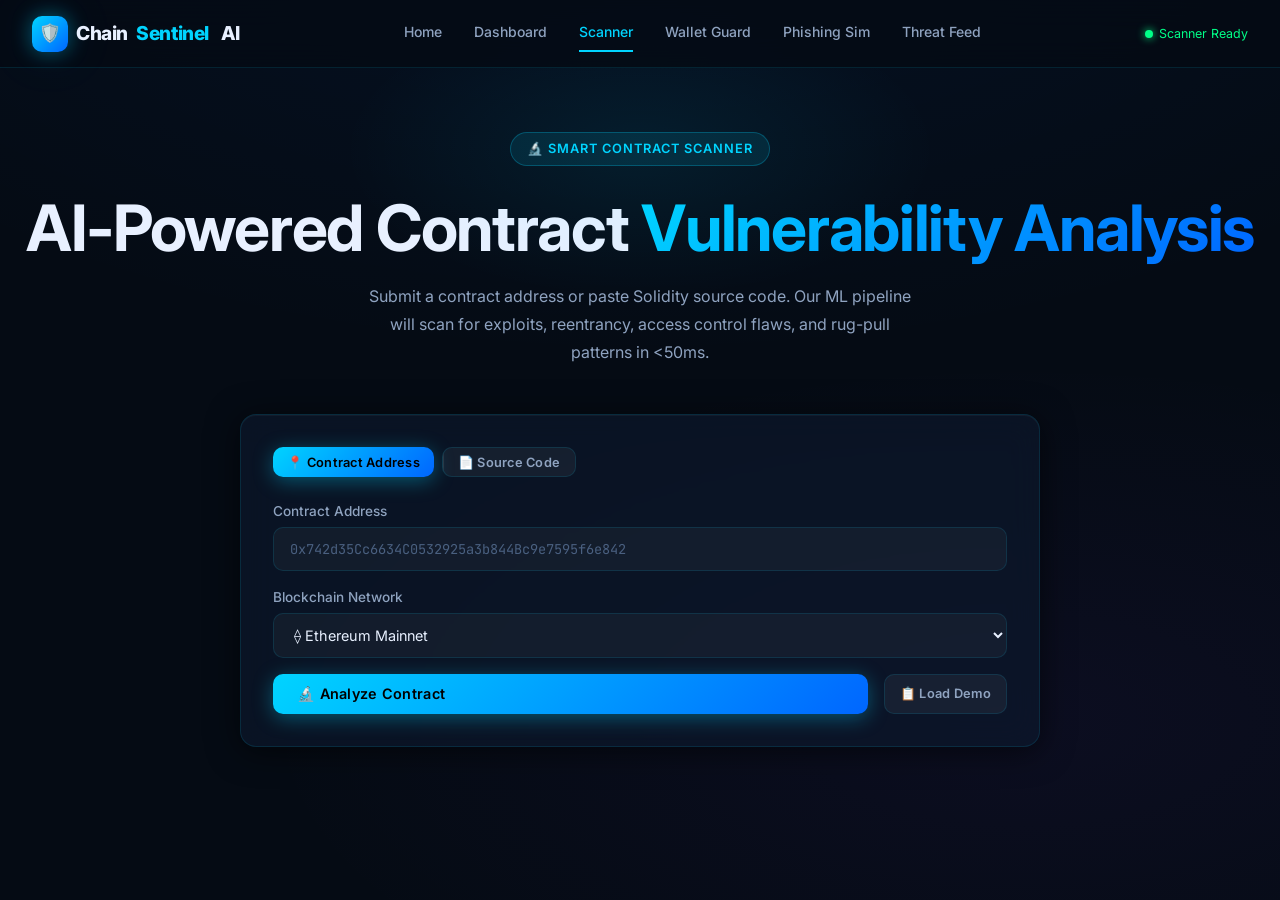
==== frontend/contract-scanner.html @ ff3ac039 "frontend setup" ====
<!DOCTYPE html>
<html lang="en">

<head>
    <meta charset="UTF-8" />
    <meta name="viewport" content="width=device-width, initial-scale=1.0" />
    <title>Contract Scanner – ChainSentinel AI</title>
    <meta name="description"
        content="AI-powered smart contract vulnerability scanner. Detect reentrancy, overflow, access control flaws, and known exploits in real-time." />
    <link rel="stylesheet" href="styles/main.css" />
    <link rel="stylesheet" href="styles/components.css" />
</head>

<body>

    <nav class="navbar" id="navbar">
        <a href="index.html" class="nav-logo">
            <div class="logo-icon">🛡️</div>Chain<span>Sentinel</span>&nbsp;AI
        </a>
        <div class="nav-links">
            <a href="index.html" class="nav-link">Home</a>
            <a href="dashboard.html" class="nav-link">Dashboard</a>
            <a href="contract-scanner.html" class="nav-link active">Scanner</a>
            <a href="wallet-guard.html" class="nav-link">Wallet Guard</a>
            <a href="phishing-sim.html" class="nav-link">Phishing Sim</a>
            <a href="threat-feed.html" class="nav-link">Threat Feed</a>
        </div>
        <div class="nav-actions">
            <div style="display:flex;align-items:center;gap:6px;font-size:0.78rem;color:var(--accent-green);">
                <div class="status-dot"></div> Scanner Ready
            </div>
        </div>
    </nav>

    <div class="page-header">
        <div class="eyebrow">🔬 Smart Contract Scanner</div>
        <h1>AI-Powered Contract <span class="text-gradient-cyan">Vulnerability Analysis</span></h1>
        <p style="max-width:560px; margin:var(--sp-md) auto 0;">Submit a contract address or paste Solidity source code.
            Our ML pipeline will scan for exploits, reentrancy, access control flaws, and rug-pull patterns in &lt;50ms.
        </p>
    </div>

    <div class="container" style="padding-bottom:var(--sp-3xl);">

        <!-- Input Card -->
        <div class="card" style="max-width:800px;margin:0 auto var(--sp-xl);">
            <div style="display:flex;gap:var(--sp-sm);margin-bottom:var(--sp-lg);">
                <button class="btn btn-primary btn-sm" id="tabAddr" onclick="switchTab('addr')">📍 Contract
                    Address</button>
                <button class="btn btn-ghost btn-sm" id="tabSrc" onclick="switchTab('src')">📄 Source Code</button>
            </div>

            <div id="panelAddr">
                <div class="input-group" style="margin-bottom:var(--sp-md);">
                    <label class="input-label">Contract Address</label>
                    <input id="contractAddr" class="input input-mono" type="text"
                        placeholder="0x742d35Cc6634C0532925a3b844Bc9e7595f6e842" />
                </div>
                <div class="input-group" style="margin-bottom:var(--sp-md);">
                    <label class="input-label">Blockchain Network</label>
                    <select class="input" id="chainSelect">
                        <option value="eth">⟠ Ethereum Mainnet</option>
                        <option value="arb">🟣 Arbitrum One</option>
                        <option value="bsc">🌙 BNB Smart Chain</option>
                        <option value="pol">🦊 Polygon PoS</option>
                        <option value="opt">🔴 Optimism</option>
                        <option value="avax">❄️ Avalanche C-Chain</option>
                    </select>
                </div>
            </div>

            <div id="panelSrc" style="display:none;">
                <div class="input-group" style="margin-bottom:var(--sp-md);">
                    <label class="input-label">Paste Solidity Source</label>
                    <textarea class="input input-mono" id="sourceCode" rows="8"
                        placeholder="// SPDX-License-Identifier: MIT&#10;pragma solidity ^0.8.0;&#10;&#10;contract MyToken { ... }"></textarea>
                </div>
            </div>

            <div style="display:flex;gap:var(--sp-md);flex-wrap:wrap;">
                <button class="btn btn-primary" id="scanBtn" onclick="startScan()" style="flex:1;">🔬 Analyze
                    Contract</button>
                <button class="btn btn-ghost btn-sm" onclick="loadDemoContract()">📋 Load Demo</button>
            </div>
        </div>

        <!-- Scanning State -->
        <div id="scanningState" style="display:none; text-align:center; padding:3rem 0;">
            <div class="spinner spinner-lg" style="margin:0 auto 1.5rem;"></div>
            <h3 style="margin-bottom:0.5rem; color:var(--accent-cyan);">AI Analysis In Progress…</h3>
            <p id="scanStatus">Fetching contract bytecode…</p>
            <div style="max-width:400px;margin:1.5rem auto;">
                <div class="progress-wrap">
                    <div class="progress-bar cyan" id="scanProgress" style="width:0%;transition:width 0.4s;"></div>
                </div>
                <div
                    style="display:flex;justify-content:space-between;margin-top:0.5rem;font-size:0.75rem;color:var(--text-muted);">
                    <span>Bytecode Decode</span><span>ML Inference</span><span>Risk Scoring</span>
                </div>
            </div>
        </div>

        <!-- Results -->
        <div id="results" style="display:none;">
            <!-- Header -->
            <div class="card"
                style="margin-bottom:var(--sp-xl); display:flex; align-items:center; gap:var(--sp-xl); flex-wrap:wrap;">
                <div id="riskGauge" style="text-align:center; min-width:140px;">
                    <!-- JS fills this -->
                </div>
                <div style="flex:1; min-width:200px;">
                    <div id="riskBadge" style="margin-bottom:0.5rem;"></div>
                    <h3 id="riskTitle" style="margin-bottom:0.5rem;"></h3>
                    <p id="riskDesc" style="margin:0; font-size:0.88rem;"></p>
                </div>
                <div style="display:flex; flex-direction:column; gap:var(--sp-sm); text-align:right;">
                    <div style="font-size:0.75rem; color:var(--text-muted);">Scanned Contract</div>
                    <div class="wallet-address"><span id="scannedAddr" style="color:var(--accent-cyan);"></span></div>
                    <div style="font-size:0.72rem; color:var(--text-muted);" id="scanMeta"></div>
                </div>
            </div>

            <!-- Vulnerability List -->
            <div class="grid-2" style="margin-bottom:var(--sp-xl);">
                <div class="card">
                    <h4 style="margin-bottom:var(--sp-lg);">⚠️ Identified Vulnerabilities</h4>
                    <div id="vulnList" style="display:flex; flex-direction:column; gap:0.75rem;"></div>
                </div>
                <div class="card">
                    <h4 style="margin-bottom:var(--sp-lg);">📊 Risk Breakdown</h4>
                    <div id="riskBreakdown" style="display:flex; flex-direction:column; gap:var(--sp-md);"></div>
                </div>
            </div>

            <!-- Code View -->
            <div class="card" style="margin-bottom:var(--sp-xl);">
                <div class="flex-between" style="margin-bottom:var(--sp-md);">
                    <h4>📄 Annotated Bytecode / Source</h4>
                    <button class="code-copy-btn" onclick="CS.toast('Code copied!','success')">Copy</button>
                </div>
                <div class="code-block" id="codeView"></div>
            </div>

            <!-- AI Explanation -->
            <div class="ai-insight" style="margin-bottom:var(--sp-xl);">
                <div class="ai-icon">🧠</div>
                <div style="flex:1;">
                    <div class="ai-insight-label">AI Security Assessment</div>
                    <p id="aiExplanation" style="margin:0; line-height:1.8;"></p>
                </div>
            </div>

            <!-- Actions -->
            <div style="display:flex; gap:var(--sp-md); flex-wrap:wrap;">
                <button class="btn btn-danger" onclick="CS.toast('Report submitted to global threat DB','danger')">🚨
                    Report as Threat</button>
                <button class="btn btn-secondary" onclick="CS.toast('PDF report generated','success')">📄 Export
                    Report</button>
                <button class="btn btn-ghost" onclick="resetScanner()">🔄 Scan Another</button>
            </div>
        </div>

    </div>

    <script src="scripts/main.js"></script>
    <script src="scripts/scanner.js"></script>
</body>

</html>
---- frontend/styles/main.css ----
/* ============================================================
   CHAINSENTINEL AI – GLOBAL DESIGN SYSTEM
   Dark cyberpunk + glassmorphism + neon accents
   ============================================================ */

@import url('https://fonts.googleapis.com/css2?family=Inter:wght@300;400;500;600;700;800;900&family=JetBrains+Mono:wght@300;400;500;700&display=swap');

/* ---- CSS CUSTOM PROPERTIES -------------------------------- */
:root {
  /* Color Palette */
  --bg-primary:    #050b14;
  --bg-secondary:  #080f1e;
  --bg-card:       #0d1a2d;
  --bg-card-hov:   #0f2040;
  --bg-glass:      rgba(13, 26, 45, 0.65);

  --accent-cyan:   #00d4ff;
  --accent-blue:   #0066ff;
  --accent-purple: #7c3aed;
  --accent-green:  #00ff88;
  --accent-red:    #ff2d55;
  --accent-orange: #ff8c00;
  --accent-yellow: #ffd700;

  --text-primary:  #e8f0ff;
  --text-secondary:#8fa3c0;
  --text-muted:    #4a6080;

  --border:        rgba(0, 212, 255, 0.12);
  --border-bright: rgba(0, 212, 255, 0.35);

  /* Gradients */
  --grad-hero:     linear-gradient(135deg, #050b14 0%, #0a1628 40%, #0d1f3a 100%);
  --grad-cyan:     linear-gradient(135deg, #00d4ff, #0066ff);
  --grad-purple:   linear-gradient(135deg, #7c3aed, #0066ff);
  --grad-green:    linear-gradient(135deg, #00ff88, #00d4ff);
  --grad-danger:   linear-gradient(135deg, #ff2d55, #ff8c00);

  /* Shadows / Glows */
  --glow-cyan:     0 0 20px rgba(0, 212, 255, 0.4), 0 0 60px rgba(0, 212, 255, 0.1);
  --glow-green:    0 0 20px rgba(0, 255, 136, 0.4), 0 0 60px rgba(0, 255, 136, 0.1);
  --glow-red:      0 0 20px rgba(255, 45, 85, 0.4),  0 0 60px rgba(255, 45, 85, 0.1);
  --glow-purple:   0 0 20px rgba(124, 58, 237, 0.4), 0 0 60px rgba(124, 58, 237, 0.1);
  --card-shadow:   0 4px 32px rgba(0, 0, 0, 0.6), 0 1px 0 rgba(255,255,255,0.04) inset;

  /* Spacing */
  --sp-xs: 0.25rem;
  --sp-sm: 0.5rem;
  --sp-md: 1rem;
  --sp-lg: 1.5rem;
  --sp-xl: 2rem;
  --sp-2xl: 3rem;
  --sp-3xl: 4rem;

  /* Border Radii */
  --r-sm: 6px;
  --r-md: 10px;
  --r-lg: 16px;
  --r-xl: 24px;
  --r-pill: 9999px;

  /* Typography */
  --font-sans: 'Inter', system-ui, sans-serif;
  --font-mono: 'JetBrains Mono', 'Courier New', monospace;

  /* Transitions */
  --ease-out: cubic-bezier(0.16, 1, 0.3, 1);
  --ease-in-out: cubic-bezier(0.4, 0, 0.2, 1);
}

/* ---- RESET & BASE ----------------------------------------- */
*, *::before, *::after { box-sizing: border-box; margin: 0; padding: 0; }

html { scroll-behavior: smooth; font-size: 16px; }

body {
  font-family: var(--font-sans);
  background: var(--bg-primary);
  color: var(--text-primary);
  line-height: 1.6;
  min-height: 100vh;
  overflow-x: hidden;
  background-image:
    radial-gradient(ellipse 80% 60% at 50% -20%, rgba(0, 102, 255, 0.08), transparent),
    radial-gradient(ellipse 60% 40% at 80% 80%,  rgba(124, 58, 237, 0.06), transparent);
}

img, svg { display: block; max-width: 100%; }
a { color: inherit; text-decoration: none; }
button { cursor: pointer; border: none; background: none; font-family: inherit; }
ul, ol { list-style: none; }
input, textarea, select { font-family: inherit; }

/* ---- SCROLLBAR -------------------------------------------- */
::-webkit-scrollbar { width: 6px; }
::-webkit-scrollbar-track { background: var(--bg-secondary); }
::-webkit-scrollbar-thumb { background: var(--accent-blue); border-radius: var(--r-pill); }

/* ---- TYPOGRAPHY ------------------------------------------- */
h1, h2, h3, h4, h5, h6 { font-weight: 700; line-height: 1.2; letter-spacing: -0.02em; }
h1 { font-size: clamp(2.2rem, 5vw, 4rem); }
h2 { font-size: clamp(1.6rem, 3.5vw, 2.6rem); }
h3 { font-size: clamp(1.2rem, 2.5vw, 1.6rem); }
h4 { font-size: 1.1rem; }
p  { color: var(--text-secondary); line-height: 1.75; }

.text-gradient-cyan   { background: var(--grad-cyan);   -webkit-background-clip: text; -webkit-text-fill-color: transparent; background-clip: text; }
.text-gradient-purple { background: var(--grad-purple); -webkit-background-clip: text; -webkit-text-fill-color: transparent; background-clip: text; }
.text-gradient-green  { background: var(--grad-green);  -webkit-background-clip: text; -webkit-text-fill-color: transparent; background-clip: text; }

.font-mono { font-family: var(--font-mono); }
.text-sm   { font-size: 0.85rem; }
.text-xs   { font-size: 0.75rem; }
.text-muted { color: var(--text-muted); }
.text-secondary { color: var(--text-secondary); }

/* ---- LAYOUT ----------------------------------------------- */
.container { width: 100%; max-width: 1280px; margin: 0 auto; padding: 0 var(--sp-xl); }
.section { padding: var(--sp-3xl) 0; }
.grid-2 { display: grid; grid-template-columns: repeat(2, 1fr); gap: var(--sp-xl); }
.grid-3 { display: grid; grid-template-columns: repeat(3, 1fr); gap: var(--sp-xl); }
.grid-4 { display: grid; grid-template-columns: repeat(4, 1fr); gap: var(--sp-xl); }
.flex    { display: flex; }
.flex-center { display: flex; align-items: center; justify-content: center; }
.flex-between { display: flex; align-items: center; justify-content: space-between; }
.gap-sm  { gap: var(--sp-sm); }
.gap-md  { gap: var(--sp-md); }
.gap-lg  { gap: var(--sp-lg); }
.gap-xl  { gap: var(--sp-xl); }

/* ---- GLASS CARD ------------------------------------------- */
.card {
  background: var(--bg-glass);
  border: 1px solid var(--border);
  border-radius: var(--r-lg);
  padding: var(--sp-xl);
  box-shadow: var(--card-shadow);
  backdrop-filter: blur(16px);
  -webkit-backdrop-filter: blur(16px);
  transition: border-color 0.3s var(--ease-out), box-shadow 0.3s var(--ease-out), transform 0.3s var(--ease-out);
}
.card:hover {
  border-color: var(--border-bright);
  box-shadow: var(--card-shadow), var(--glow-cyan);
  transform: translateY(-2px);
}
.card-sm { padding: var(--sp-lg); border-radius: var(--r-md); }

/* ---- BUTTONS --------------------------------------------- */
.btn {
  display: inline-flex;
  align-items: center;
  gap: var(--sp-sm);
  padding: 0.7rem 1.5rem;
  border-radius: var(--r-md);
  font-size: 0.9rem;
  font-weight: 600;
  letter-spacing: 0.02em;
  transition: all 0.25s var(--ease-out);
  position: relative;
  overflow: hidden;
  white-space: nowrap;
}
.btn::after {
  content: '';
  position: absolute;
  inset: 0;
  background: rgba(255,255,255,0.1);
  transform: translateX(-100%);
  transition: transform 0.3s var(--ease-out);
}
.btn:hover::after { transform: translateX(0); }

.btn-primary {
  background: var(--grad-cyan);
  color: #000;
  box-shadow: 0 4px 20px rgba(0, 212, 255, 0.35);
}
.btn-primary:hover {
  box-shadow: 0 4px 30px rgba(0, 212, 255, 0.6);
  transform: translateY(-2px);
}

.btn-secondary {
  background: transparent;
  color: var(--accent-cyan);
  border: 1px solid var(--accent-cyan);
}
.btn-secondary:hover {
  background: rgba(0, 212, 255, 0.1);
  box-shadow: var(--glow-cyan);
  transform: translateY(-2px);
}

.btn-danger {
  background: var(--grad-danger);
  color: #fff;
  box-shadow: 0 4px 20px rgba(255, 45, 85, 0.35);
}
.btn-danger:hover { box-shadow: var(--glow-red); transform: translateY(-2px); }

.btn-ghost {
  background: rgba(255,255,255,0.05);
  color: var(--text-secondary);
  border: 1px solid var(--border);
}
.btn-ghost:hover { background: rgba(255,255,255,0.1); color: var(--text-primary); }

.btn-lg { padding: 0.9rem 2rem; font-size: 1rem; }
.btn-sm { padding: 0.4rem 0.9rem; font-size: 0.8rem; }

/* ---- BADGES ---------------------------------------------- */
.badge {
  display: inline-flex;
  align-items: center;
  gap: 0.3rem;
  padding: 0.2rem 0.7rem;
  border-radius: var(--r-pill);
  font-size: 0.72rem;
  font-weight: 600;
  letter-spacing: 0.05em;
  text-transform: uppercase;
}
.badge-safe    { background: rgba(0, 255, 136, 0.15); color: var(--accent-green);  border: 1px solid rgba(0,255,136,0.3); }
.badge-warning { background: rgba(255, 140, 0, 0.15);  color: var(--accent-orange); border: 1px solid rgba(255,140,0,0.3); }
.badge-danger  { background: rgba(255, 45, 85, 0.15);  color: var(--accent-red);    border: 1px solid rgba(255,45,85,0.3); }
.badge-info    { background: rgba(0, 212, 255, 0.15);  color: var(--accent-cyan);   border: 1px solid rgba(0,212,255,0.3); }
.badge-purple  { background: rgba(124, 58, 237, 0.15); color: #a78bfa;              border: 1px solid rgba(124,58,237,0.3); }

/* ---- RISK SCORE ------------------------------------------ */
.risk-score {
  width: 56px; height: 56px;
  border-radius: 50%;
  display: flex; align-items: center; justify-content: center;
  font-family: var(--font-mono);
  font-weight: 700;
  font-size: 1rem;
}
.risk-score.low    { background: rgba(0,255,136,0.15); color: var(--accent-green); border: 2px solid var(--accent-green); box-shadow: var(--glow-green); }
.risk-score.medium { background: rgba(255,140,0,0.15); color: var(--accent-orange); border: 2px solid var(--accent-orange); }
.risk-score.high   { background: rgba(255,45,85,0.15); color: var(--accent-red);   border: 2px solid var(--accent-red);   box-shadow: var(--glow-red); }

/* ---- PROGRESS BAR ---------------------------------------- */
.progress-wrap { background: rgba(255,255,255,0.06); border-radius: var(--r-pill); height: 6px; overflow: hidden; }
.progress-bar  { height: 100%; border-radius: var(--r-pill); transition: width 1s var(--ease-out); }
.progress-bar.cyan   { background: var(--grad-cyan); box-shadow: 0 0 10px rgba(0,212,255,0.5); }
.progress-bar.green  { background: var(--grad-green); box-shadow: 0 0 10px rgba(0,255,136,0.5); }
.progress-bar.red    { background: var(--grad-danger); box-shadow: 0 0 10px rgba(255,45,85,0.5); }
.progress-bar.purple { background: var(--grad-purple); }

/* ---- NAVBAR ---------------------------------------------- */
.navbar {
  position: fixed; top: 0; left: 0; right: 0; z-index: 1000;
  background: rgba(5,11,20,0.85);
  backdrop-filter: blur(20px);
  -webkit-backdrop-filter: blur(20px);
  border-bottom: 1px solid var(--border);
  padding: 0 var(--sp-xl);
  height: 68px;
  display: flex;
  align-items: center;
  justify-content: space-between;
  transition: background 0.3s;
}
.navbar.scrolled { background: rgba(5,11,20,0.97); }

.nav-logo {
  display: flex;
  align-items: center;
  gap: var(--sp-sm);
  font-weight: 800;
  font-size: 1.2rem;
  letter-spacing: -0.02em;
}
.nav-logo .logo-icon {
  width: 36px; height: 36px;
  background: var(--grad-cyan);
  border-radius: var(--r-md);
  display: flex; align-items: center; justify-content: center;
  font-size: 1.1rem;
  box-shadow: var(--glow-cyan);
  color: #000;
}
.nav-logo span { color: var(--accent-cyan); }

.nav-links { display: flex; align-items: center; gap: var(--sp-xl); }
.nav-link {
  font-size: 0.875rem;
  font-weight: 500;
  color: var(--text-secondary);
  padding: 0.4rem 0;
  border-bottom: 2px solid transparent;
  transition: color 0.2s, border-color 0.2s;
}
.nav-link:hover, .nav-link.active {
  color: var(--accent-cyan);
  border-bottom-color: var(--accent-cyan);
}

.nav-actions { display: flex; align-items: center; gap: var(--sp-md); }

.status-dot {
  width: 8px; height: 8px;
  border-radius: 50%;
  background: var(--accent-green);
  box-shadow: 0 0 8px var(--accent-green);
  animation: pulse-dot 2s infinite;
}
@keyframes pulse-dot {
  0%, 100% { opacity: 1; transform: scale(1); }
  50%       { opacity: 0.6; transform: scale(1.3); }
}

/* ---- PAGE HEADER ----------------------------------------- */
.page-header {
  padding: calc(68px + var(--sp-3xl)) 0 var(--sp-2xl);
  text-align: center;
  position: relative;
}
.page-header::before {
  content: '';
  position: absolute;
  top: 0; left: 50%; transform: translateX(-50%);
  width: 600px; height: 300px;
  background: radial-gradient(ellipse at center, rgba(0,212,255,0.08), transparent 70%);
  pointer-events: none;
}
.page-header .eyebrow {
  display: inline-flex; align-items: center; gap: var(--sp-sm);
  background: rgba(0,212,255,0.1);
  border: 1px solid rgba(0,212,255,0.25);
  border-radius: var(--r-pill);
  padding: 0.35rem 1rem;
  font-size: 0.8rem;
  font-weight: 600;
  letter-spacing: 0.08em;
  text-transform: uppercase;
  color: var(--accent-cyan);
  margin-bottom: var(--sp-lg);
}

/* ---- INPUTS ---------------------------------------------- */
.input-group { display: flex; flex-direction: column; gap: var(--sp-xs); }
.input-label { font-size: 0.85rem; font-weight: 500; color: var(--text-secondary); }
.input {
  background: rgba(255,255,255,0.04);
  border: 1px solid var(--border);
  border-radius: var(--r-md);
  padding: 0.75rem 1rem;
  color: var(--text-primary);
  font-size: 0.9rem;
  transition: border-color 0.2s, box-shadow 0.2s;
  width: 100%;
}
.input:focus {
  outline: none;
  border-color: var(--accent-cyan);
  box-shadow: 0 0 0 3px rgba(0,212,255,0.1);
}
.input::placeholder { color: var(--text-muted); }
.input-mono { font-family: var(--font-mono); font-size: 0.85rem; }

/* ---- DIVIDER --------------------------------------------- */
.divider {
  height: 1px;
  background: linear-gradient(90deg, transparent, var(--border-bright), transparent);
  margin: var(--sp-xl) 0;
}

/* ---- TAGS ------------------------------------------------ */
.tag {
  display: inline-block;
  padding: 0.2rem 0.6rem;
  background: rgba(255,255,255,0.05);
  border: 1px solid var(--border);
  border-radius: var(--r-sm);
  font-size: 0.72rem;
  font-family: var(--font-mono);
  color: var(--text-muted);
}

/* ---- STAT CARD ------------------------------------------- */
.stat-card {
  background: var(--bg-glass);
  border: 1px solid var(--border);
  border-radius: var(--r-lg);
  padding: var(--sp-lg);
  backdrop-filter: blur(16px);
  transition: all 0.3s var(--ease-out);
}
.stat-card:hover { border-color: var(--border-bright); transform: translateY(-2px); }
.stat-value {
  font-size: 2rem;
  font-weight: 800;
  font-family: var(--font-mono);
  line-height: 1;
  margin: var(--sp-sm) 0 0.25rem;
}
.stat-label { font-size: 0.8rem; color: var(--text-muted); text-transform: uppercase; letter-spacing: 0.06em; }
.stat-delta { font-size: 0.8rem; font-weight: 600; margin-top: var(--sp-xs); }
.stat-delta.up   { color: var(--accent-green); }
.stat-delta.down { color: var(--accent-red); }

/* ---- TIMELINE -------------------------------------------- */
.timeline { position: relative; padding-left: 28px; }
.timeline::before {
  content: '';
  position: absolute;
  left: 8px; top: 0; bottom: 0;
  width: 1px;
  background: linear-gradient(to bottom, var(--accent-cyan), var(--accent-purple), transparent);
}
.timeline-item {
  position: relative;
  margin-bottom: var(--sp-lg);
}
.timeline-item::before {
  content: '';
  position: absolute;
  left: -24px; top: 6px;
  width: 10px; height: 10px;
  border-radius: 50%;
  background: var(--accent-cyan);
  box-shadow: 0 0 8px var(--accent-cyan);
  border: 2px solid var(--bg-primary);
}

/* ---- ALERTS / NOTIFICATIONS ------------------------------ */
.alert {
  padding: var(--sp-md) var(--sp-lg);
  border-radius: var(--r-md);
  border-left: 3px solid;
  display: flex; gap: var(--sp-md); align-items: flex-start;
  font-size: 0.875rem;
}
.alert-danger  { background: rgba(255,45,85,0.08);  border-color: var(--accent-red);    color: #ff6b87; }
.alert-warning { background: rgba(255,140,0,0.08);  border-color: var(--accent-orange);  color: #ffad4d; }
.alert-success { background: rgba(0,255,136,0.08);  border-color: var(--accent-green);   color: #4dffa6; }
.alert-info    { background: rgba(0,212,255,0.08);  border-color: var(--accent-cyan);    color: #4ddcff; }

/* ---- SKELETON LOADER ------------------------------------- */
.skeleton {
  background: linear-gradient(90deg, rgba(255,255,255,0.04) 25%, rgba(255,255,255,0.1) 50%, rgba(255,255,255,0.04) 75%);
  background-size: 200% 100%;
  animation: skeleton-shimmer 1.5s infinite;
  border-radius: var(--r-sm);
}
@keyframes skeleton-shimmer {
  0%   { background-position: 200% 0; }
  100% { background-position: -200% 0; }
}

/* ---- SECTION TITLE --------------------------------------- */
.section-title { text-align: center; margin-bottom: var(--sp-2xl); }
.section-title .eyebrow {
  display: inline-block;
  font-size: 0.75rem;
  font-weight: 700;
  letter-spacing: 0.12em;
  text-transform: uppercase;
  color: var(--accent-cyan);
  margin-bottom: var(--sp-md);
}
.section-title p { max-width: 600px; margin: var(--sp-md) auto 0; font-size: 1.05rem; }

/* ---- ANIMATIONS ------------------------------------------ */
@keyframes fadeInUp {
  from { opacity: 0; transform: translateY(30px); }
  to   { opacity: 1; transform: translateY(0); }
}
@keyframes fadeIn {
  from { opacity: 0; }
  to   { opacity: 1; }
}
@keyframes scanLine {
  0%   { top: 0; }
  100% { top: 100%; }
}
@keyframes float {
  0%, 100% { transform: translateY(0); }
  50%       { transform: translateY(-10px); }
}
@keyframes rotate {
  from { transform: rotate(0deg); }
  to   { transform: rotate(360deg); }
}
@keyframes glitch {
  0%  { clip-path: inset(40% 0 61% 0); transform: skew(-2deg); }
  20% { clip-path: inset(92% 0 1% 0);  transform: skew(1deg); }
  40% { clip-path: inset(43% 0 1% 0);  transform: skew(-1deg); }
  60% { clip-path: inset(25% 0 58% 0); transform: skew(3deg); }
  80% { clip-path: inset(54% 0 7% 0);  transform: skew(-2deg); }
  100%{ clip-path: inset(58% 0 43% 0); transform: skew(1deg); }
}
@keyframes blink { 0%, 100% { opacity: 1; } 50% { opacity: 0; } }
@keyframes spin  { to { transform: rotate(360deg); } }

.animate-fade-up { animation: fadeInUp 0.7s var(--ease-out) both; }
.animate-float   { animation: float 4s ease-in-out infinite; }
.delay-1  { animation-delay: 0.1s; }
.delay-2  { animation-delay: 0.2s; }
.delay-3  { animation-delay: 0.3s; }
.delay-4  { animation-delay: 0.4s; }
.delay-5  { animation-delay: 0.5s; }

/* ---- GRID BG PATTERN ------------------------------------- */
.grid-bg {
  background-image:
    linear-gradient(rgba(0,212,255,0.04) 1px, transparent 1px),
    linear-gradient(90deg, rgba(0,212,255,0.04) 1px, transparent 1px);
  background-size: 50px 50px;
}

/* ---- SIDEBAR --------------------------------------------- */
.layout-with-sidebar {
  display: grid;
  grid-template-columns: 240px 1fr;
  min-height: 100vh;
  padding-top: 68px;
}
.sidebar {
  background: rgba(8,15,30,0.8);
  border-right: 1px solid var(--border);
  padding: var(--sp-xl) 0;
  position: sticky;
  top: 68px;
  height: calc(100vh - 68px);
  overflow-y: auto;
}
.sidebar-section { padding: 0 var(--sp-md); margin-bottom: var(--sp-xl); }
.sidebar-label {
  font-size: 0.68rem;
  font-weight: 700;
  letter-spacing: 0.1em;
  text-transform: uppercase;
  color: var(--text-muted);
  padding: 0 var(--sp-md);
  margin-bottom: var(--sp-sm);
}
.sidebar-link {
  display: flex;
  align-items: center;
  gap: var(--sp-md);
  padding: 0.6rem var(--sp-md);
  border-radius: var(--r-md);
  font-size: 0.875rem;
  font-weight: 500;
  color: var(--text-secondary);
  transition: all 0.2s;
  margin-bottom: 2px;
}
.sidebar-link:hover  { background: rgba(255,255,255,0.05); color: var(--text-primary); }
.sidebar-link.active { background: rgba(0,212,255,0.12); color: var(--accent-cyan); }
.sidebar-link .icon  { width: 20px; text-align: center; font-size: 1rem; }
.sidebar-link .count {
  margin-left: auto;
  background: var(--accent-red);
  color: #fff;
  font-size: 0.65rem;
  font-weight: 700;
  padding: 0.1rem 0.4rem;
  border-radius: var(--r-pill);
  min-width: 18px;
  text-align: center;
}
.main-content { padding: var(--sp-2xl); overflow-y: auto; }

/* ---- TOOLTIP --------------------------------------------- */
[data-tip] { position: relative; }
[data-tip]::after {
  content: attr(data-tip);
  position: absolute;
  bottom: calc(100% + 8px);
  left: 50%; transform: translateX(-50%);
  background: var(--bg-card);
  border: 1px solid var(--border);
  color: var(--text-primary);
  font-size: 0.75rem;
  padding: 0.4rem 0.8rem;
  border-radius: var(--r-sm);
  white-space: nowrap;
  opacity: 0;
  pointer-events: none;
  transition: opacity 0.2s;
}
[data-tip]:hover::after { opacity: 1; }

/* ---- RESPONSIVE ------------------------------------------ */
@media (max-width: 1024px) {
  .grid-4 { grid-template-columns: repeat(2, 1fr); }
  .layout-with-sidebar { grid-template-columns: 1fr; }
  .sidebar { display: none; }
}
@media (max-width: 768px) {
  .grid-3, .grid-2 { grid-template-columns: 1fr; }
  .nav-links { display: none; }
  .container { padding: 0 var(--sp-lg); }
  .main-content { padding: var(--sp-lg); }
}

/* ---- MODAL ----------------------------------------------- */
.modal-backdrop {
  position: fixed; inset: 0; z-index: 2000;
  background: rgba(0,0,0,0.75);
  backdrop-filter: blur(4px);
  display: flex; align-items: center; justify-content: center;
  opacity: 0; pointer-events: none;
  transition: opacity 0.3s;
}
.modal-backdrop.open { opacity: 1; pointer-events: auto; }
.modal {
  background: var(--bg-card);
  border: 1px solid var(--border-bright);
  border-radius: var(--r-xl);
  padding: var(--sp-2xl);
  max-width: 560px; width: 90%;
  box-shadow: var(--glow-cyan), 0 40px 80px rgba(0,0,0,0.5);
  transform: scale(0.9);
  transition: transform 0.3s var(--ease-out);
}
.modal-backdrop.open .modal { transform: scale(1); }

/* ---- NEON LINE SEPARATOR --------------------------------- */
.neon-line {
  height: 1px;
  background: var(--grad-cyan);
  box-shadow: 0 0 8px rgba(0,212,255,0.6);
  margin: var(--sp-lg) 0;
}
---- frontend/styles/components.css ----
/* ============================================================
   CHAINSENTINEL AI – COMPONENT STYLES
   ============================================================ */

/* ---- HERO SCANNER VISUAL --------------------------------- */
.scanner-ring {
  width: 280px; height: 280px;
  border-radius: 50%;
  border: 2px solid rgba(0,212,255,0.3);
  position: relative;
  display: flex; align-items: center; justify-content: center;
  animation: float 5s ease-in-out infinite;
}
.scanner-ring::before, .scanner-ring::after {
  content: '';
  position: absolute;
  border-radius: 50%;
  border: 1px solid rgba(0,212,255,0.15);
}
.scanner-ring::before { inset: -20px; }
.scanner-ring::after  { inset: -40px; }
.scanner-inner {
  width: 180px; height: 180px;
  border-radius: 50%;
  background: radial-gradient(circle, rgba(0,212,255,0.15), rgba(0,102,255,0.05));
  border: 1px solid rgba(0,212,255,0.4);
  display: flex; align-items: center; justify-content: center;
  font-size: 3rem;
  position: relative;
  overflow: hidden;
}
.scanner-sweep {
  position: absolute;
  top: 50%; left: 50%;
  width: 50%; height: 50%;
  background: conic-gradient(from 0deg, transparent 80%, rgba(0,212,255,0.5));
  transform-origin: 0% 100%;
  animation: spin 3s linear infinite;
  transform: rotate(0deg);
}
.scanner-crosshair {
  position: absolute;
  width: 100%; height: 100%;
}
.scanner-crosshair::before,
.scanner-crosshair::after {
  content: '';
  position: absolute;
  background: rgba(0,212,255,0.3);
}
.scanner-crosshair::before { width: 1px; height: 100%; left: 50%; }
.scanner-crosshair::after  { height: 1px; width: 100%; top: 50%; }

/* ---- RISK METER ------------------------------------------ */
.risk-meter {
  position: relative;
  width: 200px;
  height: 100px;
  margin: 0 auto;
}
.risk-meter svg { width: 100%; height: auto; }
.risk-needle {
  transform-origin: 50% 100%;
  transition: transform 1.5s cubic-bezier(0.34, 1.56, 0.64, 1);
}

/* ---- CHAIN GRAPH ----------------------------------------- */
.chain-graph {
  position: relative;
  width: 100%;
  height: 200px;
  overflow: hidden;
}
.chain-graph canvas { position: absolute; inset: 0; }

/* ---- CODE BLOCK ------------------------------------------ */
.code-block {
  background: rgba(0,0,0,0.4);
  border: 1px solid rgba(0,212,255,0.15);
  border-radius: var(--r-md);
  padding: var(--sp-lg);
  font-family: var(--font-mono);
  font-size: 0.82rem;
  line-height: 1.8;
  overflow-x: auto;
  position: relative;
}
.code-block .line-num {
  display: inline-block;
  width: 2.5em;
  color: var(--text-muted);
  user-select: none;
}
.code-block .kw    { color: #ff79c6; }
.code-block .fn    { color: #50fa7b; }
.code-block .str   { color: #f1fa8c; }
.code-block .num   { color: #bd93f9; }
.code-block .cm    { color: #6272a4; }
.code-block .addr  { color: var(--accent-cyan); }
.code-block .warn  { background: rgba(255,140,0,0.2); border-left: 3px solid var(--accent-orange); }
.code-block .err   { background: rgba(255,45,85,0.2);  border-left: 3px solid var(--accent-red); }
.code-copy-btn {
  position: absolute; top: var(--sp-sm); right: var(--sp-sm);
  background: rgba(255,255,255,0.08);
  border: 1px solid var(--border);
  border-radius: var(--r-sm);
  padding: 0.25rem 0.6rem;
  font-size: 0.72rem;
  color: var(--text-secondary);
  cursor: pointer;
  transition: all 0.2s;
}
.code-copy-btn:hover { background: rgba(255,255,255,0.15); color: var(--text-primary); }

/* ---- THREAT ITEM ----------------------------------------- */
.threat-item {
  display: flex;
  align-items: flex-start;
  gap: var(--sp-md);
  padding: var(--sp-md) var(--sp-lg);
  border-radius: var(--r-md);
  border: 1px solid var(--border);
  background: var(--bg-glass);
  transition: all 0.25s var(--ease-out);
  cursor: pointer;
}
.threat-item:hover {
  border-color: var(--border-bright);
  background: rgba(0,212,255,0.04);
  transform: translateX(4px);
}
.threat-item.critical { border-left: 3px solid var(--accent-red);    }
.threat-item.warning  { border-left: 3px solid var(--accent-orange);  }
.threat-item.info     { border-left: 3px solid var(--accent-cyan);    }
.threat-icon {
  width: 40px; height: 40px; min-width: 40px;
  border-radius: var(--r-md);
  display: flex; align-items: center; justify-content: center;
  font-size: 1.1rem;
}
.threat-icon.critical { background: rgba(255,45,85,0.15); }
.threat-icon.warning  { background: rgba(255,140,0,0.15); }
.threat-icon.info     { background: rgba(0,212,255,0.15); }
.threat-body { flex: 1; min-width: 0; }
.threat-title { font-weight: 600; font-size: 0.9rem; margin-bottom: 0.2rem; }
.threat-desc  { font-size: 0.8rem; color: var(--text-muted); white-space: nowrap; overflow: hidden; text-overflow: ellipsis; }
.threat-meta  { display: flex; align-items: center; gap: var(--sp-sm); margin-top: 0.35rem; }
.threat-time  { font-size: 0.72rem; color: var(--text-muted); font-family: var(--font-mono); }

/* ---- LIVE FEED TICKER ------------------------------------ */
.ticker-wrap {
  overflow: hidden;
  background: rgba(0,212,255,0.05);
  border-top: 1px solid var(--border);
  border-bottom: 1px solid var(--border);
  padding: 0.6rem 0;
}
.ticker {
  display: flex;
  gap: 4rem;
  animation: ticker-scroll 30s linear infinite;
  white-space: nowrap;
}
@keyframes ticker-scroll {
  from { transform: translateX(0); }
  to   { transform: translateX(-50%); }
}
.ticker-item {
  display: inline-flex;
  align-items: center;
  gap: 0.5rem;
  font-size: 0.8rem;
  font-family: var(--font-mono);
  color: var(--text-secondary);
}
.ticker-item .dot { width: 6px; height: 6px; border-radius: 50%; background: var(--accent-green); }
.ticker-item.hot .dot { background: var(--accent-red); animation: pulse-dot 1s infinite; }

/* ---- NETWORK MAP ----------------------------------------- */
.network-node {
  fill: var(--accent-cyan);
  stroke: rgba(0,212,255,0.3);
  stroke-width: 2;
  cursor: pointer;
  transition: fill 0.2s;
}
.network-node:hover { fill: #fff; }
.network-node.suspicious { fill: var(--accent-orange); stroke: rgba(255,140,0,0.4); }
.network-node.malicious  { fill: var(--accent-red);    stroke: rgba(255,45,85,0.4); }
.network-edge { stroke: rgba(0,212,255,0.2); stroke-width: 1; }
.network-edge.suspicious { stroke: rgba(255,140,0,0.3); }
.network-edge.malicious  { stroke: rgba(255,45,85,0.3); }

/* ---- PHISHING QUIZ CARD ---------------------------------- */
.quiz-card {
  background: var(--bg-glass);
  border: 1px solid var(--border);
  border-radius: var(--r-xl);
  padding: var(--sp-2xl);
  backdrop-filter: blur(16px);
}
.quiz-option {
  display: flex;
  align-items: center;
  gap: var(--sp-md);
  padding: var(--sp-md) var(--sp-lg);
  background: rgba(255,255,255,0.04);
  border: 2px solid var(--border);
  border-radius: var(--r-md);
  cursor: pointer;
  transition: all 0.25s var(--ease-out);
  margin-bottom: var(--sp-sm);
  font-size: 0.9rem;
}
.quiz-option:hover    { background: rgba(0,212,255,0.08); border-color: var(--accent-cyan); }
.quiz-option.correct  { background: rgba(0,255,136,0.12); border-color: var(--accent-green); color: var(--accent-green); }
.quiz-option.wrong    { background: rgba(255,45,85,0.12);  border-color: var(--accent-red);   color: var(--accent-red); }
.quiz-option .opt-letter {
  width: 28px; height: 28px; min-width: 28px;
  border-radius: 50%;
  background: rgba(255,255,255,0.08);
  display: flex; align-items: center; justify-content: center;
  font-weight: 700; font-size: 0.8rem;
}

/* ---- SCORE RING ------------------------------------------ */
.score-ring {
  position: relative;
  width: 120px; height: 120px;
}
.score-ring svg { transform: rotate(-90deg); }
.score-ring .ring-bg  { fill: none; stroke: rgba(255,255,255,0.06); stroke-width: 8; }
.score-ring .ring-val { fill: none; stroke-width: 8; stroke-linecap: round; transition: stroke-dashoffset 1.5s var(--ease-out); }
.score-ring .ring-label {
  position: absolute; inset: 0;
  display: flex; flex-direction: column; align-items: center; justify-content: center;
  font-weight: 800; font-size: 1.4rem; font-family: var(--font-mono);
}
.score-ring .ring-sublabel { font-size: 0.65rem; color: var(--text-muted); }

/* ---- CONTRACT ANALYSIS PANEL ----------------------------- */
.analysis-panel {
  display: grid;
  grid-template-columns: 1fr 1fr;
  gap: var(--sp-lg);
}
.analysis-metric {
  background: rgba(255,255,255,0.03);
  border: 1px solid var(--border);
  border-radius: var(--r-md);
  padding: var(--sp-md);
}
.analysis-metric-name { font-size: 0.75rem; color: var(--text-muted); text-transform: uppercase; letter-spacing: 0.06em; margin-bottom: 0.25rem; }
.analysis-metric-val  { font-size: 1.2rem; font-weight: 700; font-family: var(--font-mono); }

/* ---- WALLET ADDRESS DISPLAY ----------------------------- */
.wallet-address {
  display: flex; align-items: center; gap: var(--sp-sm);
  background: rgba(0,0,0,0.3);
  border: 1px solid var(--border);
  border-radius: var(--r-md);
  padding: 0.5rem var(--sp-md);
  font-family: var(--font-mono);
  font-size: 0.8rem;
  color: var(--accent-cyan);
}
.wallet-address .copy-btn {
  margin-left: auto;
  color: var(--text-muted);
  font-size: 0.9rem;
  transition: color 0.2s;
}
.wallet-address .copy-btn:hover { color: var(--accent-cyan); }

/* ---- DATA TABLE ------------------------------------------ */
.data-table { width: 100%; border-collapse: collapse; font-size: 0.875rem; }
.data-table th {
  background: rgba(0,212,255,0.06);
  color: var(--text-muted);
  font-size: 0.72rem;
  font-weight: 700;
  letter-spacing: 0.08em;
  text-transform: uppercase;
  padding: 0.75rem var(--sp-md);
  text-align: left;
  border-bottom: 1px solid var(--border);
}
.data-table td {
  padding: 0.9rem var(--sp-md);
  border-bottom: 1px solid rgba(255,255,255,0.04);
  color: var(--text-secondary);
  font-family: var(--font-mono);
  font-size: 0.82rem;
}
.data-table tr:hover td { background: rgba(255,255,255,0.02); }
.data-table tr:last-child td { border-bottom: none; }

/* ---- AI INSIGHT BOX -------------------------------------- */
.ai-insight {
  background: linear-gradient(135deg, rgba(0,212,255,0.06), rgba(124,58,237,0.06));
  border: 1px solid rgba(124,58,237,0.25);
  border-radius: var(--r-lg);
  padding: var(--sp-lg);
  display: flex; gap: var(--sp-md); align-items: flex-start;
}
.ai-icon {
  width: 36px; height: 36px; min-width: 36px;
  background: var(--grad-purple);
  border-radius: var(--r-md);
  display: flex; align-items: center; justify-content: center;
  font-size: 1rem;
}
.ai-insight p { color: var(--text-secondary); font-size: 0.88rem; margin: 0; }
.ai-insight-label {
  font-size: 0.72rem;
  font-weight: 700;
  letter-spacing: 0.08em;
  text-transform: uppercase;
  color: #a78bfa;
  margin-bottom: 0.3rem;
}

/* ---- LOADING SPINNER ------------------------------------- */
.spinner {
  width: 24px; height: 24px;
  border: 3px solid rgba(0,212,255,0.2);
  border-top-color: var(--accent-cyan);
  border-radius: 50%;
  animation: spin 0.8s linear infinite;
}
.spinner-lg { width: 48px; height: 48px; border-width: 4px; }

/* ---- NOTIFICATION TOAST ---------------------------------- */
.toast-container {
  position: fixed;
  bottom: var(--sp-xl); right: var(--sp-xl);
  z-index: 3000;
  display: flex; flex-direction: column; gap: var(--sp-sm);
}
.toast {
  background: var(--bg-card);
  border: 1px solid var(--border-bright);
  border-radius: var(--r-md);
  padding: var(--sp-md) var(--sp-lg);
  box-shadow: var(--card-shadow), var(--glow-cyan);
  display: flex; align-items: center; gap: var(--sp-md);
  font-size: 0.875rem;
  min-width: 280px;
  animation: slideInRight 0.4s var(--ease-out) both;
}
@keyframes slideInRight {
  from { transform: translateX(120%); opacity: 0; }
  to   { transform: translateX(0); opacity: 1; }
}
.toast.danger { border-color: rgba(255,45,85,0.4); box-shadow: var(--card-shadow), var(--glow-red); }
.toast.success{ border-color: rgba(0,255,136,0.4); box-shadow: var(--card-shadow), var(--glow-green); }

/* ---- FEATURE ICON CARD ----------------------------------- */
.feature-icon {
  width: 56px; height: 56px;
  border-radius: var(--r-lg);
  display: flex; align-items: center; justify-content: center;
  font-size: 1.5rem;
  margin-bottom: var(--sp-lg);
  position: relative;
}
.feature-icon::after {
  content: '';
  position: absolute;
  inset: 0;
  border-radius: inherit;
  opacity: 0;
  transition: opacity 0.3s;
}
.card:hover .feature-icon::after { opacity: 1; }

/* ---- FLOW STEP ------------------------------------------- */
.flow-step {
  display: flex;
  flex-direction: column;
  align-items: center;
  text-align: center;
  gap: var(--sp-md);
  flex: 1;
  position: relative;
}
.flow-step:not(:last-child)::after {
  content: '→';
  position: absolute;
  right: -1rem; top: 20px;
  transform: translateX(50%);
  color: var(--accent-cyan);
  font-size: 1.2rem;
}
.step-num {
  width: 42px; height: 42px;
  border-radius: 50%;
  background: var(--grad-cyan);
  color: #000;
  font-weight: 800;
  font-size: 1rem;
  display: flex; align-items: center; justify-content: center;
  box-shadow: var(--glow-cyan);
}

/* ---- MAP DOTS -------------------------------------------- */
.world-map-wrap { position: relative; }
.map-dot {
  position: absolute;
  width: 8px; height: 8px;
  border-radius: 50%;
  background: var(--accent-green);
  box-shadow: 0 0 12px var(--accent-green);
  animation: pulse-dot 2s infinite;
}
.map-dot.hot { background: var(--accent-red); box-shadow: 0 0 12px var(--accent-red); animation-duration: 0.8s; }
.map-dot.warn{ background: var(--accent-orange); box-shadow: 0 0 12px var(--accent-orange); }
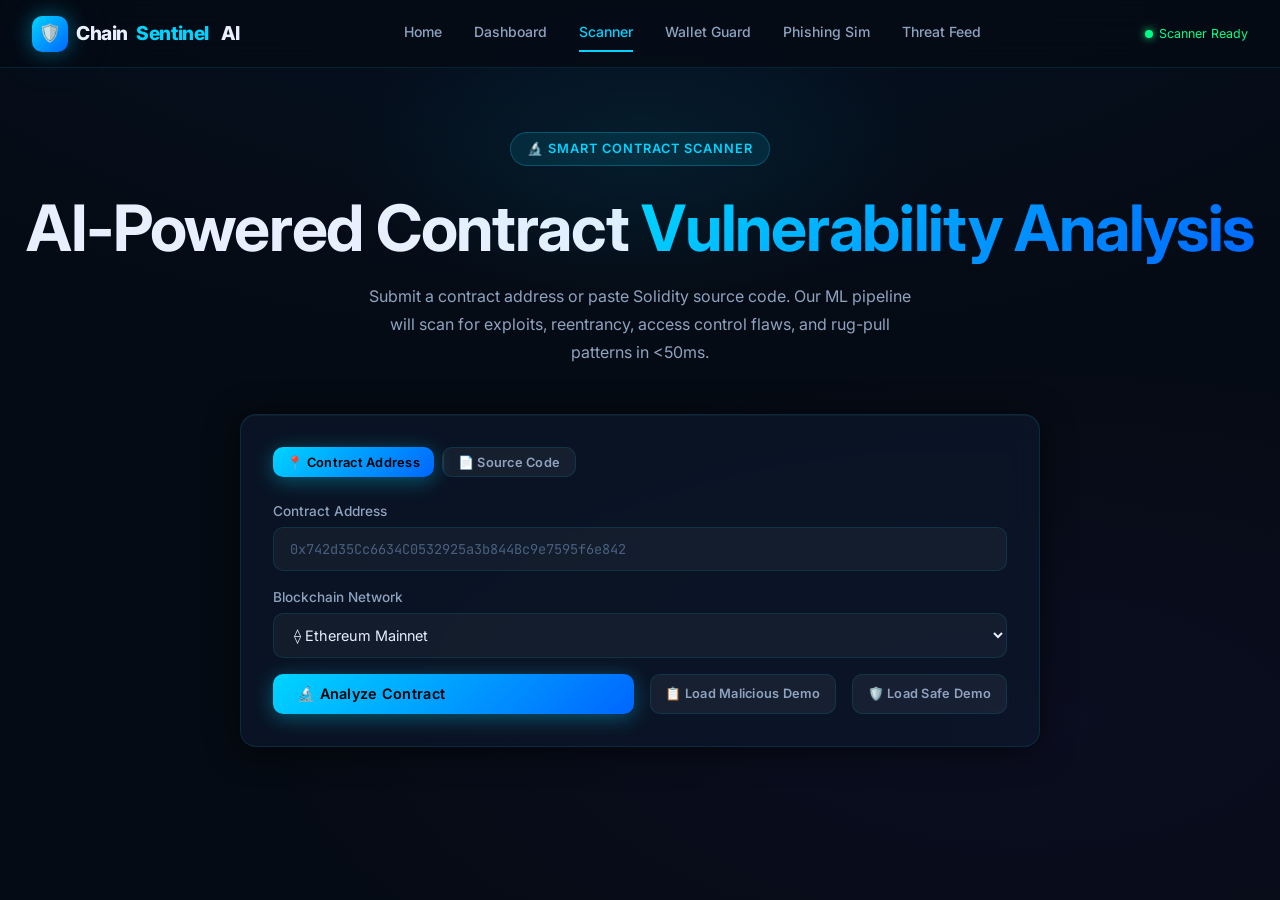
==== commit 01a308b8: "feat: Enhance contract scanner UI with new demo options and input card ID" ====
--- a/frontend/contract-scanner.html
+++ b/frontend/contract-scanner.html
@@ -43,7 +43,7 @@
     <div class="container" style="padding-bottom:var(--sp-3xl);">
 
         <!-- Input Card -->
-        <div class="card" style="max-width:800px;margin:0 auto var(--sp-xl);">
+        <div class="card" id="scanInputCard" style="max-width:800px;margin:0 auto var(--sp-xl);">
             <div style="display:flex;gap:var(--sp-sm);margin-bottom:var(--sp-lg);">
                 <button class="btn btn-primary btn-sm" id="tabAddr" onclick="switchTab('addr')">📍 Contract
                     Address</button>
@@ -80,7 +80,8 @@
             <div style="display:flex;gap:var(--sp-md);flex-wrap:wrap;">
                 <button class="btn btn-primary" id="scanBtn" onclick="startScan()" style="flex:1;">🔬 Analyze
                     Contract</button>
-                <button class="btn btn-ghost btn-sm" onclick="loadDemoContract()">📋 Load Demo</button>
+                <button class="btn btn-ghost btn-sm" onclick="loadDemoContract()">📋 Load Malicious Demo</button>
+                <button class="btn btn-ghost btn-sm" onclick="loadSafeDemo()">🛡️ Load Safe Demo</button>
             </div>
         </div>
 
